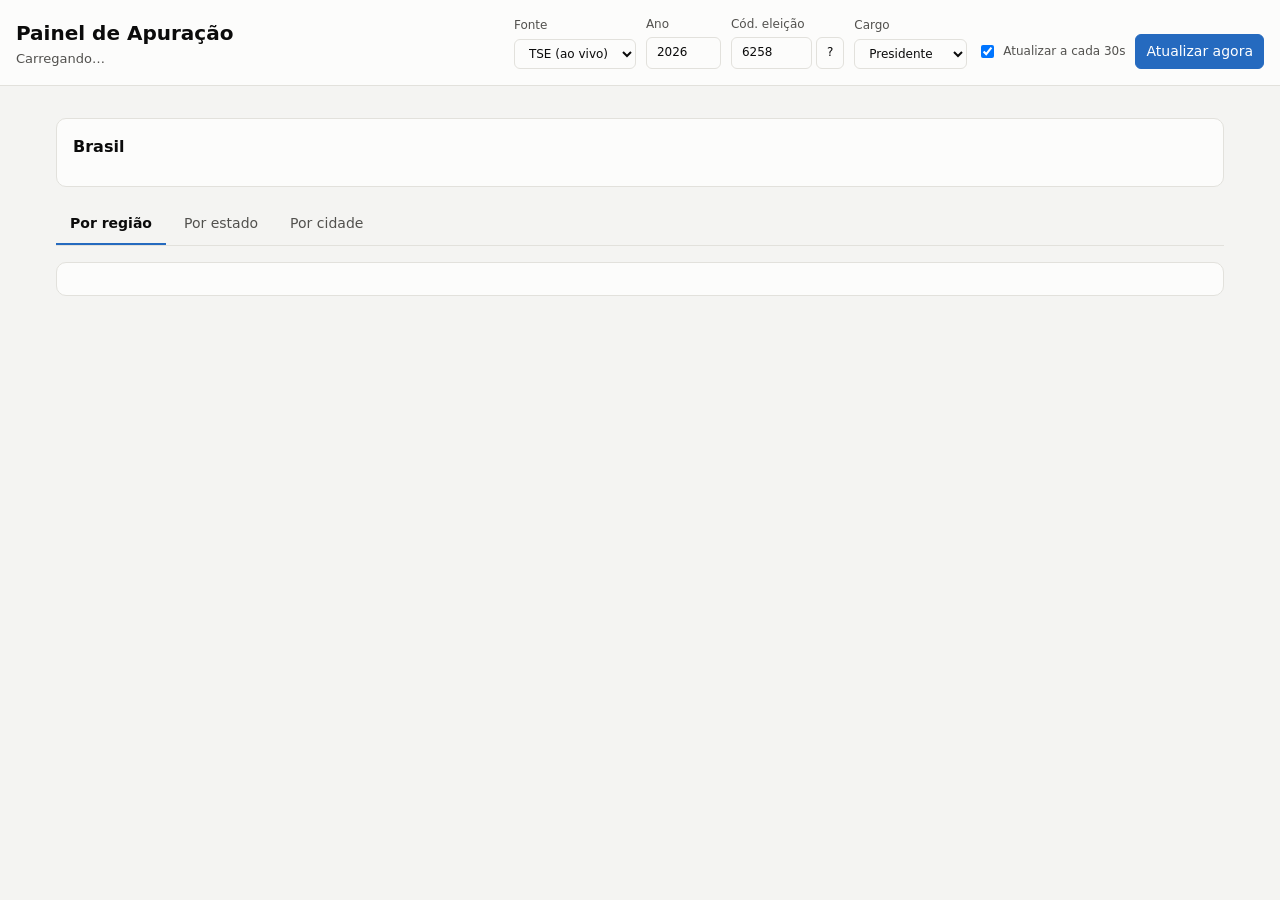
==== index.html @ 214d59fa "Redireciona a raiz do site para o painel Quando o GitHub Pages publica a partir da branch (e não pel" ====
<!doctype html>
<html lang="pt-BR">
<head>
  <meta charset="utf-8">
  <meta http-equiv="refresh" content="0; url=public/">
  <title>Painel de Apuração</title>
</head>
<body>
  <!-- Usado quando o GitHub Pages publica a raiz do repositório; o painel fica em public/. -->
  <p><a href="public/">Abrir o painel de apuração</a></p>
</body>
</html>
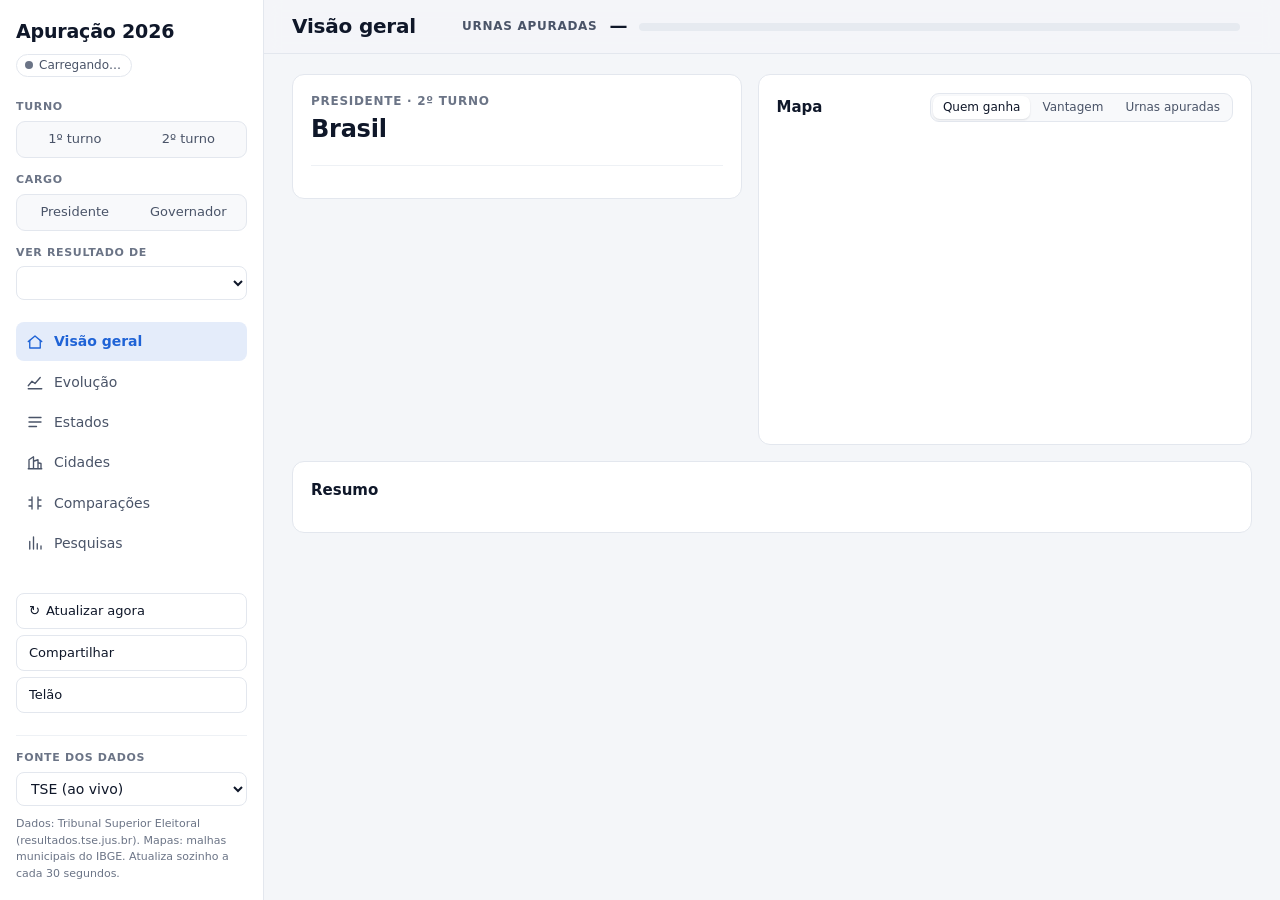
==== commit 881ea4b4: "Prévia de compartilhamento (imagem, título e descrição) e ícone Co-Authored-By: Claude Opus 5.5 <nor" ====
--- a/index.html
+++ b/index.html
@@ -3,7 +3,19 @@
 <head>
   <meta charset="utf-8">
   <meta http-equiv="refresh" content="0; url=public/">
-  <title>Painel de Apuração</title>
+  <title>Apuração 2026 · 2º turno ao vivo</title>
+  <meta name="description" content="Apuração do 2º turno de 2026 ao vivo: urnas apuradas, mapa por estado e cidade, chance de virada e pesquisas. Dados do TSE.">
+  <meta property="og:type" content="website">
+  <meta property="og:locale" content="pt_BR">
+  <meta property="og:title" content="Apuração 2026 · 2º turno ao vivo">
+  <meta property="og:description" content="Urnas apuradas, mapa por estado e cidade e a chance de virada em tempo real. Dados do TSE.">
+  <meta property="og:url" content="https://goncalvesj081-bit.github.io/apuracao/">
+  <meta property="og:image" content="https://goncalvesj081-bit.github.io/apuracao/public/compartilhar.png">
+  <meta property="og:image:width" content="1200">
+  <meta property="og:image:height" content="630">
+  <meta name="twitter:card" content="summary_large_image">
+  <meta name="theme-color" content="#0f172a">
+  <link rel="icon" href="data:image/svg+xml,%3Csvg xmlns='http://www.w3.org/2000/svg' viewBox='0 0 32 32'%3E%3Crect width='32' height='32' rx='7' fill='%230f172a'/%3E%3Crect x='6' y='18' width='5' height='8' rx='1' fill='%23ef4444'/%3E%3Crect x='13.5' y='12' width='5' height='14' rx='1' fill='%2394a3b8'/%3E%3Crect x='21' y='7' width='5' height='19' rx='1' fill='%2322c55e'/%3E%3C/svg%3E">
 </head>
 <body>
   <!-- Usado quando o GitHub Pages publica a raiz do repositório; o painel fica em public/. -->
